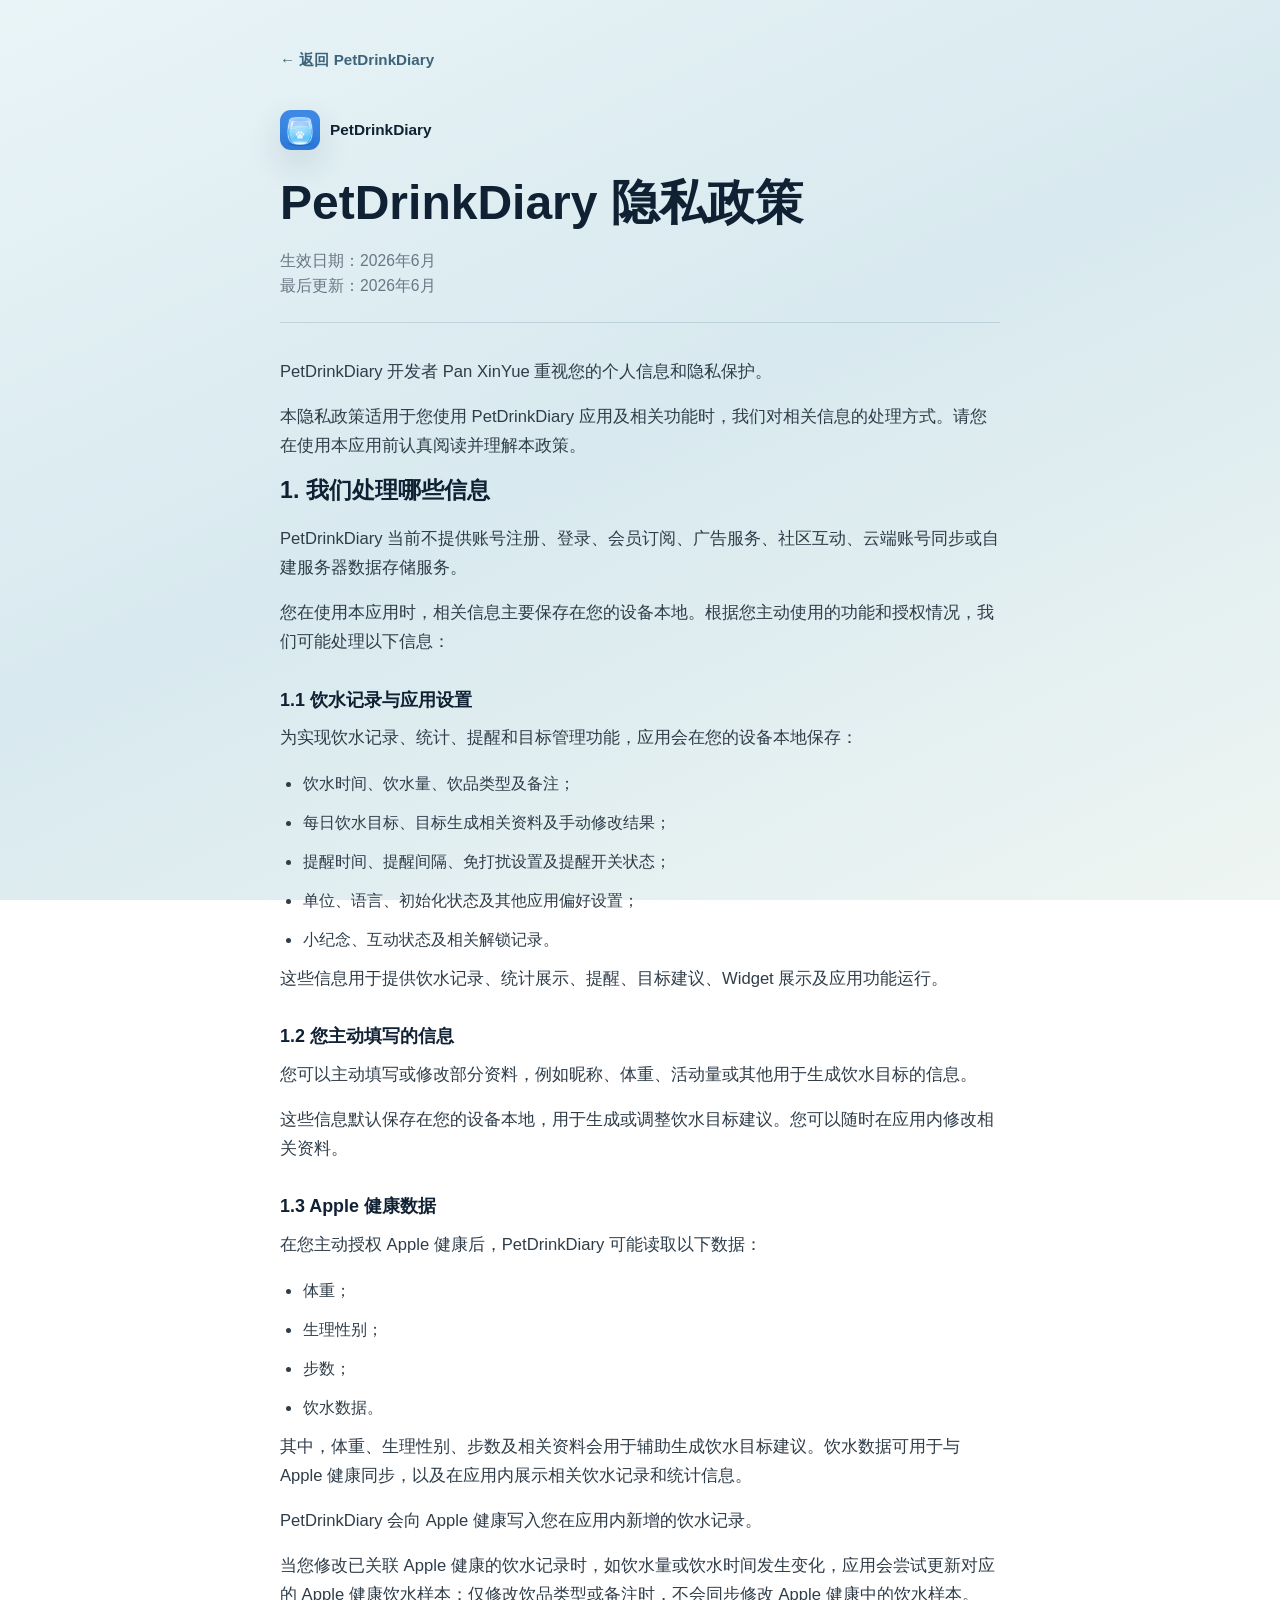
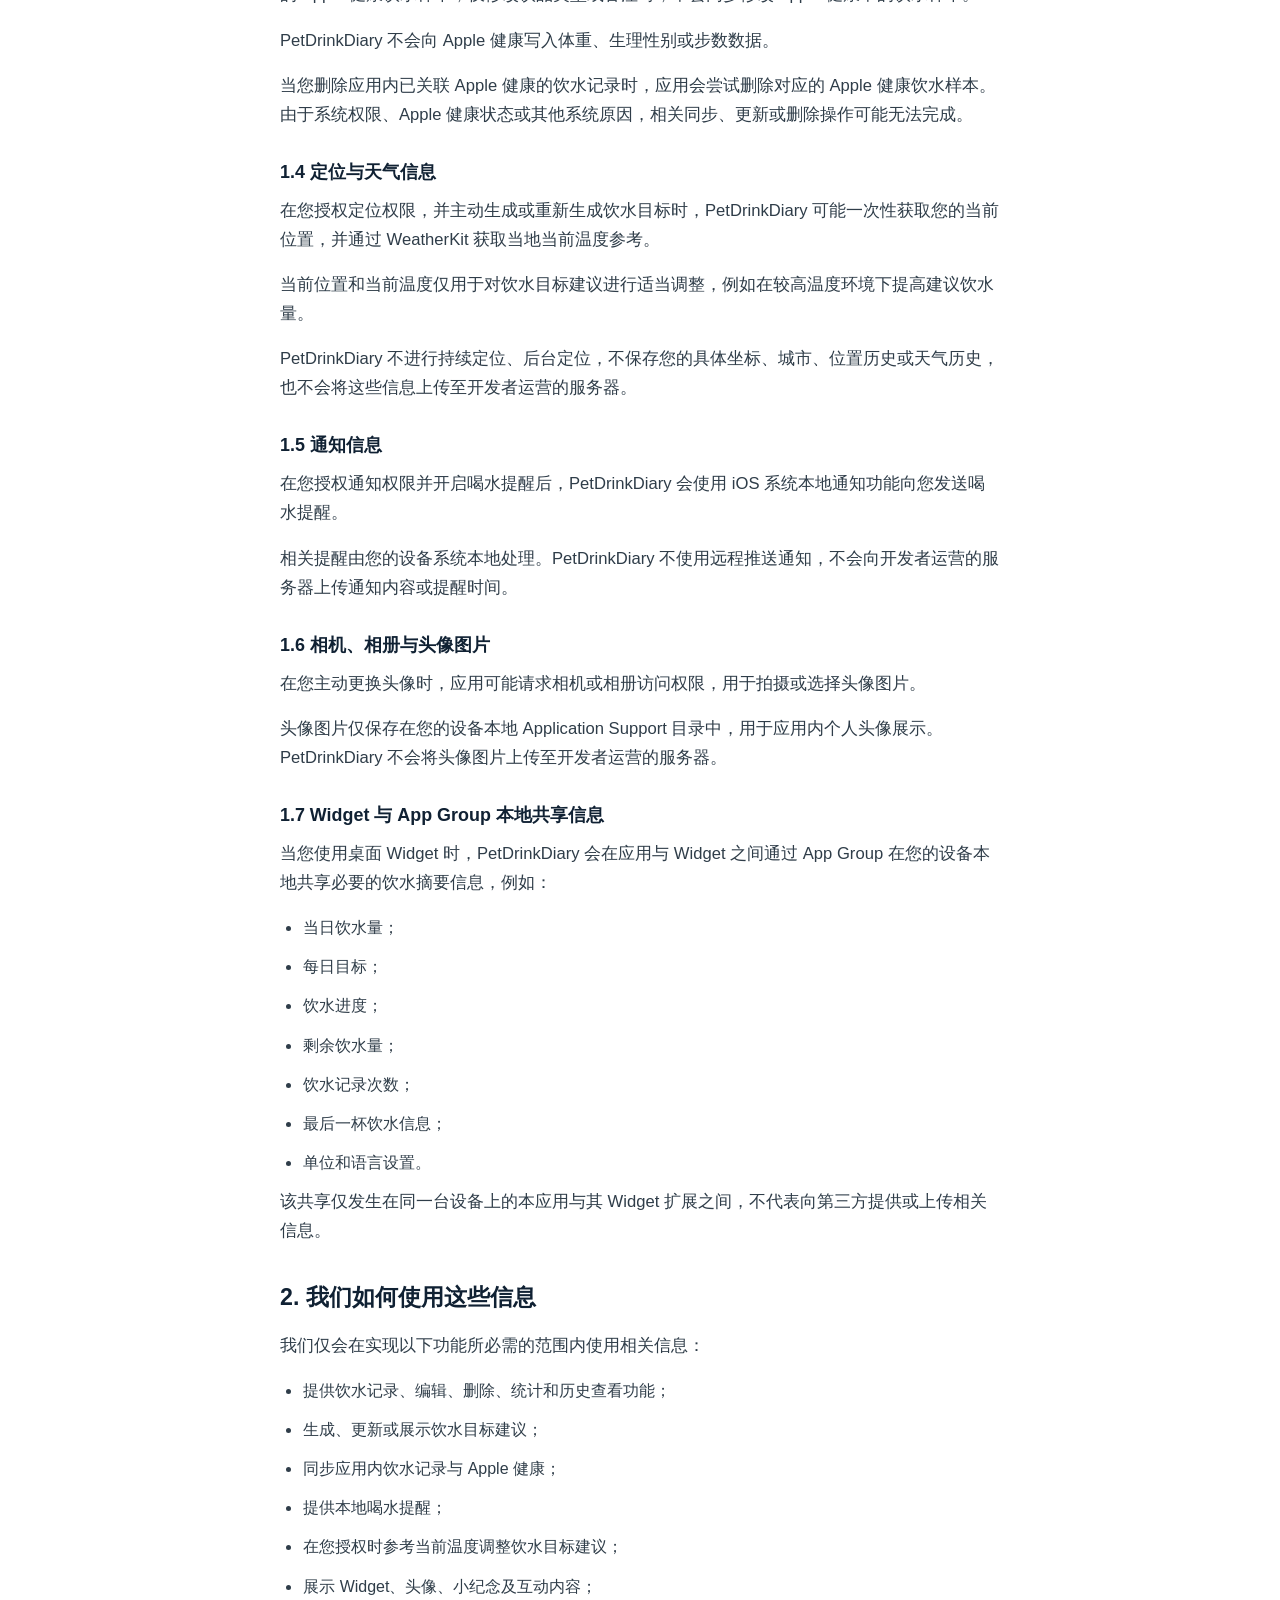
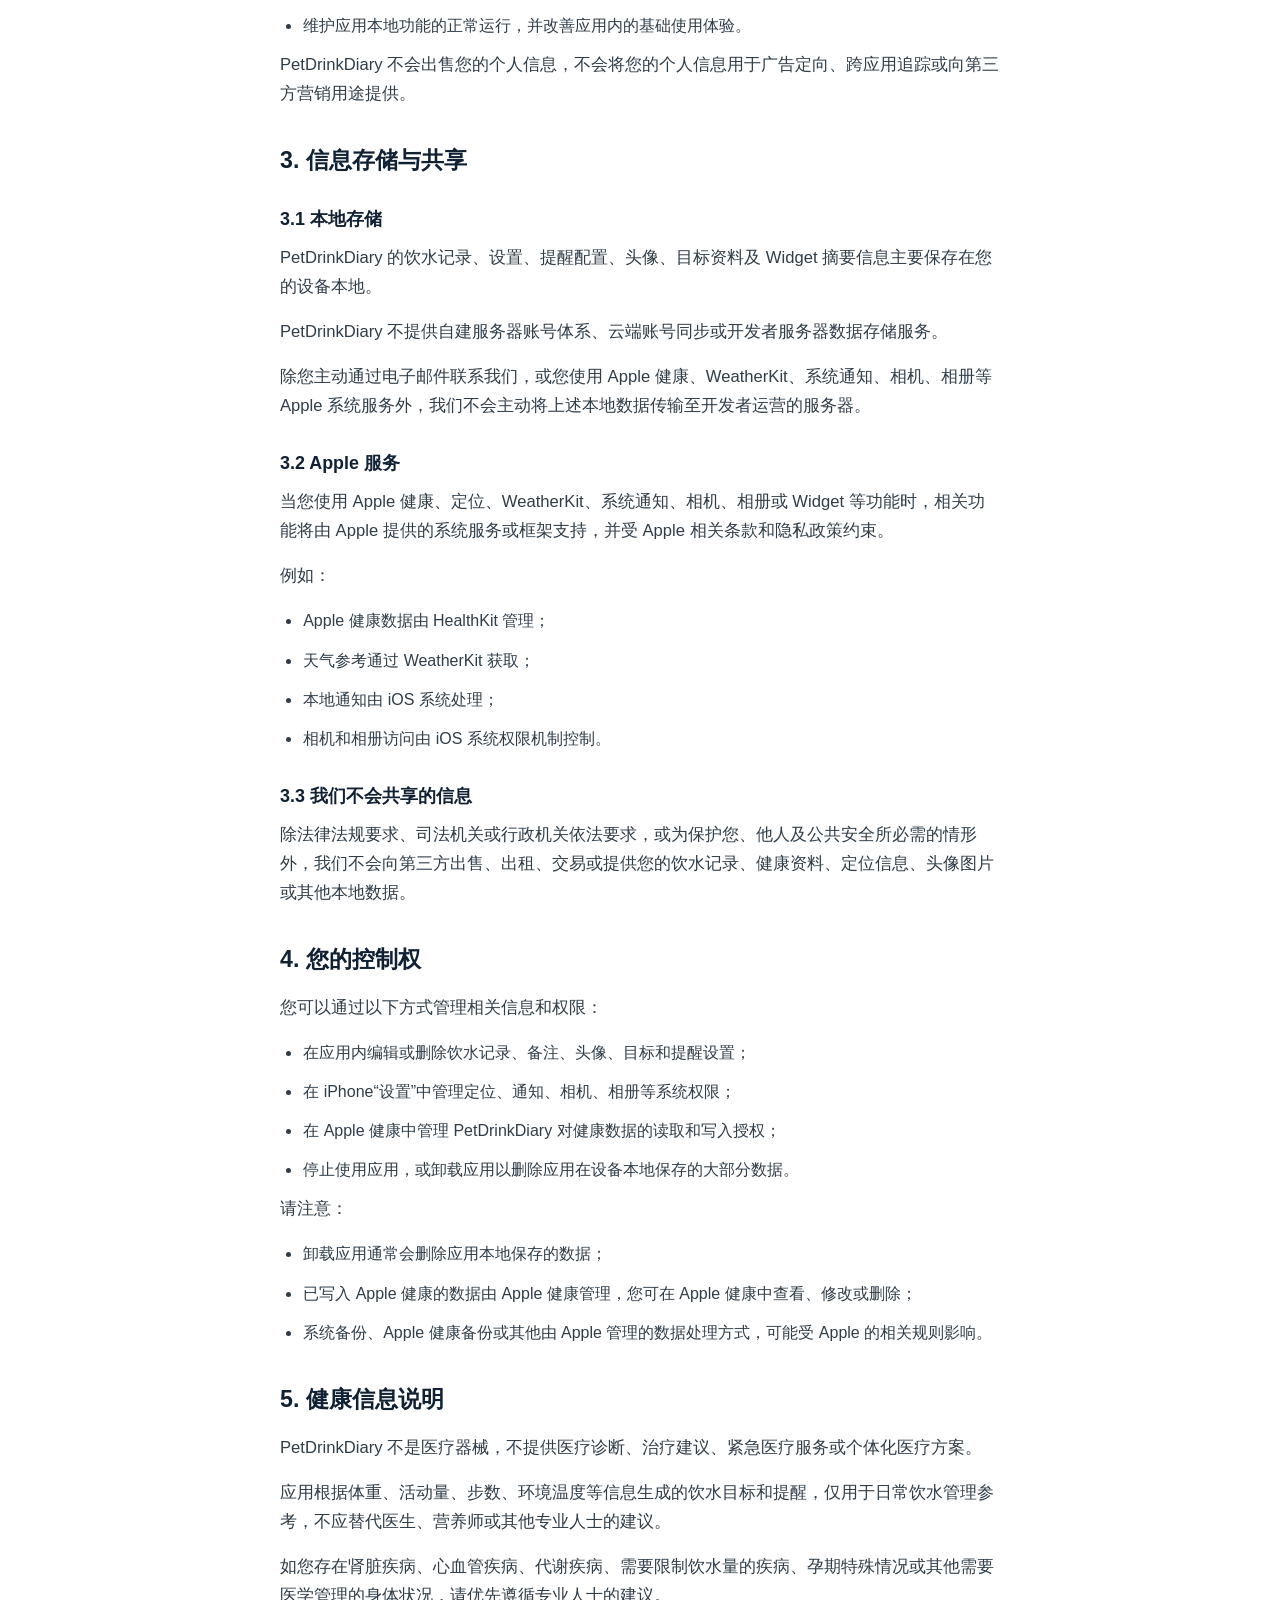
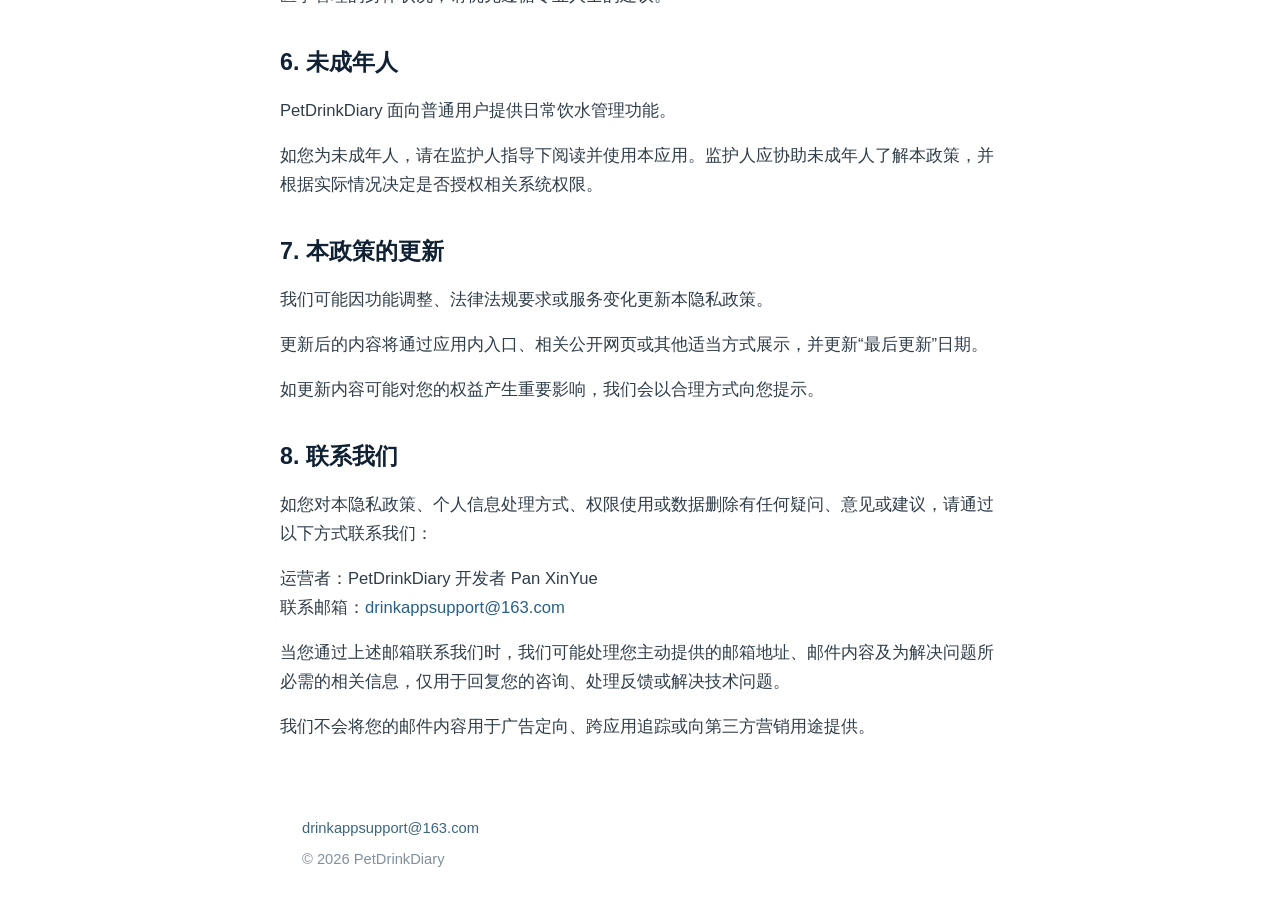
==== privacy.html @ 96fd8ca8 "feat: add PetDrinkDiary legal website" ====
<!doctype html>
<html lang="zh-CN">
<head>
  <meta charset="utf-8">
  <meta name="viewport" content="width=device-width, initial-scale=1">
  <meta name="description" content="PetDrinkDiary 隐私政策，说明饮水记录、Apple 健康、定位、通知和本地存储信息的处理方式。">
  <title>PetDrinkDiary 隐私政策</title>
  <link rel="stylesheet" href="style.css">
</head>
<body>
  <main class="document-shell">
    <a class="back-link" href="index.html">← 返回 PetDrinkDiary</a>

    <header class="document-header">
      <div class="document-brand">
        <img class="app-icon app-icon-small" src="app-icon.png" alt="PetDrinkDiary App 图标">
        <span>PetDrinkDiary</span>
      </div>
      <h1>PetDrinkDiary 隐私政策</h1>
      <div class="date-block" aria-label="日期信息">
        <p>生效日期：2026年6月</p>
        <p>最后更新：2026年6月</p>
      </div>
    </header>

    <article class="legal-content">
      <p>PetDrinkDiary 开发者 Pan XinYue 重视您的个人信息和隐私保护。</p>
      <p>本隐私政策适用于您使用 PetDrinkDiary 应用及相关功能时，我们对相关信息的处理方式。请您在使用本应用前认真阅读并理解本政策。</p>

      <section>
        <h2>1. 我们处理哪些信息</h2>
        <p>PetDrinkDiary 当前不提供账号注册、登录、会员订阅、广告服务、社区互动、云端账号同步或自建服务器数据存储服务。</p>
        <p>您在使用本应用时，相关信息主要保存在您的设备本地。根据您主动使用的功能和授权情况，我们可能处理以下信息：</p>

        <h3>1.1 饮水记录与应用设置</h3>
        <p>为实现饮水记录、统计、提醒和目标管理功能，应用会在您的设备本地保存：</p>
        <ul>
          <li>饮水时间、饮水量、饮品类型及备注；</li>
          <li>每日饮水目标、目标生成相关资料及手动修改结果；</li>
          <li>提醒时间、提醒间隔、免打扰设置及提醒开关状态；</li>
          <li>单位、语言、初始化状态及其他应用偏好设置；</li>
          <li>小纪念、互动状态及相关解锁记录。</li>
        </ul>
        <p>这些信息用于提供饮水记录、统计展示、提醒、目标建议、Widget 展示及应用功能运行。</p>

        <h3>1.2 您主动填写的信息</h3>
        <p>您可以主动填写或修改部分资料，例如昵称、体重、活动量或其他用于生成饮水目标的信息。</p>
        <p>这些信息默认保存在您的设备本地，用于生成或调整饮水目标建议。您可以随时在应用内修改相关资料。</p>

        <h3>1.3 Apple 健康数据</h3>
        <p>在您主动授权 Apple 健康后，PetDrinkDiary 可能读取以下数据：</p>
        <ul>
          <li>体重；</li>
          <li>生理性别；</li>
          <li>步数；</li>
          <li>饮水数据。</li>
        </ul>
        <p>其中，体重、生理性别、步数及相关资料会用于辅助生成饮水目标建议。饮水数据可用于与 Apple 健康同步，以及在应用内展示相关饮水记录和统计信息。</p>
        <p>PetDrinkDiary 会向 Apple 健康写入您在应用内新增的饮水记录。</p>
        <p>当您修改已关联 Apple 健康的饮水记录时，如饮水量或饮水时间发生变化，应用会尝试更新对应的 Apple 健康饮水样本；仅修改饮品类型或备注时，不会同步修改 Apple 健康中的饮水样本。</p>
        <p>PetDrinkDiary 不会向 Apple 健康写入体重、生理性别或步数数据。</p>
        <p>当您删除应用内已关联 Apple 健康的饮水记录时，应用会尝试删除对应的 Apple 健康饮水样本。由于系统权限、Apple 健康状态或其他系统原因，相关同步、更新或删除操作可能无法完成。</p>

        <h3>1.4 定位与天气信息</h3>
        <p>在您授权定位权限，并主动生成或重新生成饮水目标时，PetDrinkDiary 可能一次性获取您的当前位置，并通过 WeatherKit 获取当地当前温度参考。</p>
        <p>当前位置和当前温度仅用于对饮水目标建议进行适当调整，例如在较高温度环境下提高建议饮水量。</p>
        <p>PetDrinkDiary 不进行持续定位、后台定位，不保存您的具体坐标、城市、位置历史或天气历史，也不会将这些信息上传至开发者运营的服务器。</p>

        <h3>1.5 通知信息</h3>
        <p>在您授权通知权限并开启喝水提醒后，PetDrinkDiary 会使用 iOS 系统本地通知功能向您发送喝水提醒。</p>
        <p>相关提醒由您的设备系统本地处理。PetDrinkDiary 不使用远程推送通知，不会向开发者运营的服务器上传通知内容或提醒时间。</p>

        <h3>1.6 相机、相册与头像图片</h3>
        <p>在您主动更换头像时，应用可能请求相机或相册访问权限，用于拍摄或选择头像图片。</p>
        <p>头像图片仅保存在您的设备本地 Application Support 目录中，用于应用内个人头像展示。PetDrinkDiary 不会将头像图片上传至开发者运营的服务器。</p>

        <h3>1.7 Widget 与 App Group 本地共享信息</h3>
        <p>当您使用桌面 Widget 时，PetDrinkDiary 会在应用与 Widget 之间通过 App Group 在您的设备本地共享必要的饮水摘要信息，例如：</p>
        <ul>
          <li>当日饮水量；</li>
          <li>每日目标；</li>
          <li>饮水进度；</li>
          <li>剩余饮水量；</li>
          <li>饮水记录次数；</li>
          <li>最后一杯饮水信息；</li>
          <li>单位和语言设置。</li>
        </ul>
        <p>该共享仅发生在同一台设备上的本应用与其 Widget 扩展之间，不代表向第三方提供或上传相关信息。</p>
      </section>

      <section>
        <h2>2. 我们如何使用这些信息</h2>
        <p>我们仅会在实现以下功能所必需的范围内使用相关信息：</p>
        <ul>
          <li>提供饮水记录、编辑、删除、统计和历史查看功能；</li>
          <li>生成、更新或展示饮水目标建议；</li>
          <li>同步应用内饮水记录与 Apple 健康；</li>
          <li>提供本地喝水提醒；</li>
          <li>在您授权时参考当前温度调整饮水目标建议；</li>
          <li>展示 Widget、头像、小纪念及互动内容；</li>
          <li>维护应用本地功能的正常运行，并改善应用内的基础使用体验。</li>
        </ul>
        <p>PetDrinkDiary 不会出售您的个人信息，不会将您的个人信息用于广告定向、跨应用追踪或向第三方营销用途提供。</p>
      </section>

      <section>
        <h2>3. 信息存储与共享</h2>

        <h3>3.1 本地存储</h3>
        <p>PetDrinkDiary 的饮水记录、设置、提醒配置、头像、目标资料及 Widget 摘要信息主要保存在您的设备本地。</p>
        <p>PetDrinkDiary 不提供自建服务器账号体系、云端账号同步或开发者服务器数据存储服务。</p>
        <p>除您主动通过电子邮件联系我们，或您使用 Apple 健康、WeatherKit、系统通知、相机、相册等 Apple 系统服务外，我们不会主动将上述本地数据传输至开发者运营的服务器。</p>

        <h3>3.2 Apple 服务</h3>
        <p>当您使用 Apple 健康、定位、WeatherKit、系统通知、相机、相册或 Widget 等功能时，相关功能将由 Apple 提供的系统服务或框架支持，并受 Apple 相关条款和隐私政策约束。</p>
        <p>例如：</p>
        <ul>
          <li>Apple 健康数据由 HealthKit 管理；</li>
          <li>天气参考通过 WeatherKit 获取；</li>
          <li>本地通知由 iOS 系统处理；</li>
          <li>相机和相册访问由 iOS 系统权限机制控制。</li>
        </ul>

        <h3>3.3 我们不会共享的信息</h3>
        <p>除法律法规要求、司法机关或行政机关依法要求，或为保护您、他人及公共安全所必需的情形外，我们不会向第三方出售、出租、交易或提供您的饮水记录、健康资料、定位信息、头像图片或其他本地数据。</p>
      </section>

      <section>
        <h2>4. 您的控制权</h2>
        <p>您可以通过以下方式管理相关信息和权限：</p>
        <ul>
          <li>在应用内编辑或删除饮水记录、备注、头像、目标和提醒设置；</li>
          <li>在 iPhone“设置”中管理定位、通知、相机、相册等系统权限；</li>
          <li>在 Apple 健康中管理 PetDrinkDiary 对健康数据的读取和写入授权；</li>
          <li>停止使用应用，或卸载应用以删除应用在设备本地保存的大部分数据。</li>
        </ul>
        <p>请注意：</p>
        <ul>
          <li>卸载应用通常会删除应用本地保存的数据；</li>
          <li>已写入 Apple 健康的数据由 Apple 健康管理，您可在 Apple 健康中查看、修改或删除；</li>
          <li>系统备份、Apple 健康备份或其他由 Apple 管理的数据处理方式，可能受 Apple 的相关规则影响。</li>
        </ul>
      </section>

      <section>
        <h2>5. 健康信息说明</h2>
        <p>PetDrinkDiary 不是医疗器械，不提供医疗诊断、治疗建议、紧急医疗服务或个体化医疗方案。</p>
        <p>应用根据体重、活动量、步数、环境温度等信息生成的饮水目标和提醒，仅用于日常饮水管理参考，不应替代医生、营养师或其他专业人士的建议。</p>
        <p>如您存在肾脏疾病、心血管疾病、代谢疾病、需要限制饮水量的疾病、孕期特殊情况或其他需要医学管理的身体状况，请优先遵循专业人士的建议。</p>
      </section>

      <section>
        <h2>6. 未成年人</h2>
        <p>PetDrinkDiary 面向普通用户提供日常饮水管理功能。</p>
        <p>如您为未成年人，请在监护人指导下阅读并使用本应用。监护人应协助未成年人了解本政策，并根据实际情况决定是否授权相关系统权限。</p>
      </section>

      <section>
        <h2>7. 本政策的更新</h2>
        <p>我们可能因功能调整、法律法规要求或服务变化更新本隐私政策。</p>
        <p>更新后的内容将通过应用内入口、相关公开网页或其他适当方式展示，并更新“最后更新”日期。</p>
        <p>如更新内容可能对您的权益产生重要影响，我们会以合理方式向您提示。</p>
      </section>

      <section>
        <h2>8. 联系我们</h2>
        <p>如您对本隐私政策、个人信息处理方式、权限使用或数据删除有任何疑问、意见或建议，请通过以下方式联系我们：</p>
        <p>运营者：PetDrinkDiary 开发者 Pan XinYue<br>联系邮箱：<a href="mailto:drinkappsupport@163.com">drinkappsupport@163.com</a></p>
        <p>当您通过上述邮箱联系我们时，我们可能处理您主动提供的邮箱地址、邮件内容及为解决问题所必需的相关信息，仅用于回复您的咨询、处理反馈或解决技术问题。</p>
        <p>我们不会将您的邮件内容用于广告定向、跨应用追踪或向第三方营销用途提供。</p>
      </section>
    </article>
  </main>

  <footer class="site-footer document-footer">
    <a href="mailto:drinkappsupport@163.com">drinkappsupport@163.com</a>
    <p>© 2026 PetDrinkDiary</p>
  </footer>
</body>
</html>
---- style.css ----
:root {
  color-scheme: light;
  --page-bg: linear-gradient(155deg, #e9f4f7 0%, #d8e9ef 48%, #eef5f2 100%);
  --ink: #142536;
  --heading: #102133;
  --body: #2f3d49;
  --muted: #697684;
  --link: #285f88;
  --footer-link: #3f657c;
  --footer-muted: #81909c;
  --link-bg: rgba(255, 255, 255, 0.42);
  --line: rgba(39, 74, 98, 0.16);
  --content-width: 720px;
  --page-inline: 22px;
}

* {
  box-sizing: border-box;
}

html {
  min-height: 100%;
  background: var(--page-bg);
  background-attachment: fixed;
  scrollbar-color: rgba(76, 116, 138, 0.38) rgba(216, 233, 239, 0.28);
  scrollbar-width: thin;
  overflow-x: hidden;
}

body {
  min-height: 100vh;
  min-height: 100svh;
  margin: 0;
  background: var(--page-bg);
  background-attachment: fixed;
  color: var(--body);
  display: flex;
  flex-direction: column;
  font-family: -apple-system, BlinkMacSystemFont, "Segoe UI", "PingFang SC", "Hiragino Sans GB", "Microsoft YaHei", sans-serif;
  line-height: 1.75;
  overflow-x: hidden;
}

::-webkit-scrollbar {
  width: 10px;
}

::-webkit-scrollbar-track {
  background: rgba(216, 233, 239, 0.28);
}

::-webkit-scrollbar-thumb {
  background: rgba(76, 116, 138, 0.38);
  border: 2px solid rgba(216, 233, 239, 0.28);
  border-radius: 999px;
}

::-webkit-scrollbar-thumb:hover {
  background: rgba(76, 116, 138, 0.52);
}

a {
  color: var(--link);
  text-decoration: none;
  overflow-wrap: anywhere;
}

a:hover {
  text-decoration: underline;
}

.home-shell,
.document-shell {
  width: min(100%, var(--content-width));
  margin: 0 auto;
  padding: 44px var(--page-inline) 36px;
  background: transparent;
}

.home-shell {
  flex: 1 0 auto;
  min-height: calc(100svh - 116px);
  display: flex;
  flex-direction: column;
  justify-content: flex-start;
  align-items: center;
  gap: clamp(32px, 5vw, 46px);
  padding-top: clamp(86px, 14vh, 136px);
  padding-bottom: 34px;
  text-align: center;
}

.brand-header,
.document-brand {
  display: flex;
  align-items: center;
}

.brand-header {
  gap: 14px;
}

.home-shell .brand-header {
  flex-direction: column;
  justify-content: center;
  gap: 18px;
  width: 100%;
}

.home-brand-copy {
  max-width: 100%;
}

.app-icon {
  width: 70px;
  height: 70px;
  flex: 0 0 auto;
  border-radius: 17px;
  box-shadow: 0 14px 34px rgba(29, 67, 89, 0.14);
}

.app-icon-small {
  width: 40px;
  height: 40px;
  border-radius: 11px;
}

.brand-name {
  margin: 0 0 6px;
  color: var(--heading);
  font-size: 1.06rem;
  font-weight: 700;
}

.home-shell .brand-name {
  margin-bottom: 8px;
  font-size: clamp(1.02rem, 1.8vw, 1.16rem);
  font-weight: 720;
  line-height: 1.25;
}

h1,
h2,
h3 {
  color: var(--heading);
  line-height: 1.28;
}

h1 {
  margin: 0;
  max-width: 100%;
  font-size: clamp(1.7rem, 5.4vw, 3rem);
  font-weight: 800;
  overflow-wrap: break-word;
}

.home-shell h1 {
  font-size: clamp(1.5rem, 3.5vw, 2.35rem);
  font-weight: 740;
  line-height: 1.24;
  text-wrap: balance;
}

.entry-list {
  display: grid;
  gap: 10px;
  width: min(100%, 340px);
  margin-left: auto;
  margin-right: auto;
}

.entry-link,
.back-link {
  display: inline-flex;
  align-items: center;
  color: var(--ink);
  font-weight: 700;
}

.entry-link {
  min-height: 48px;
  justify-content: space-between;
  width: 100%;
  padding: 0 17px;
  background: var(--link-bg);
  border: 1px solid var(--line);
  border-radius: 12px;
  box-shadow: none;
  font-size: 1rem;
  overflow-wrap: break-word;
  text-align: left;
}

.entry-link::after {
  content: ">";
  color: var(--link);
  font-size: 1.25rem;
}

.back-link {
  min-height: 32px;
  padding: 0;
  margin-bottom: 34px;
  color: #3d647a;
  font-size: 0.95rem;
  font-weight: 700;
  background: transparent;
  border: 0;
  box-shadow: none;
}

.document-header {
  padding-bottom: 24px;
  border-bottom: 1px solid var(--line);
}

.document-brand {
  gap: 10px;
  margin-bottom: 22px;
  color: var(--heading);
  font-size: 0.96rem;
  font-weight: 800;
}

.document-header h1 {
  margin-bottom: 16px;
  font-size: clamp(1.7rem, 6.8vw, 3rem);
}

.date-block {
  color: var(--muted);
  font-size: 0.98rem;
  line-height: 1.55;
}

.date-block p {
  margin: 0;
}

.legal-content {
  padding-top: 34px;
  overflow-wrap: break-word;
  word-break: break-word;
}

.legal-content section {
  margin: 0 0 38px;
}

.legal-content h2 {
  margin: 0 0 18px;
  font-size: 1.45rem;
  font-weight: 800;
}

.legal-content h3 {
  margin: 32px 0 12px;
  font-size: 1.12rem;
  font-weight: 800;
}

.legal-content p {
  margin: 0 0 16px;
  color: var(--body);
  font-size: 1.04rem;
  overflow-wrap: break-word;
}

.legal-content ul,
.legal-content ol {
  margin: 16px 0 0;
  padding-left: 1.35rem;
}

.legal-content li {
  margin: 10px 0;
  padding-left: 0.1rem;
  line-height: 1.82;
  overflow-wrap: break-word;
}

.site-footer {
  width: min(100%, var(--content-width));
  margin: 0 auto;
  padding: 22px var(--page-inline) 34px;
  background: transparent;
  color: var(--footer-muted);
  font-size: 0.92rem;
  text-align: left;
}

.home-shell + .site-footer {
  text-align: center;
}

.site-footer a {
  color: var(--footer-link);
}

.site-footer p {
  margin: 6px 0 0;
  color: var(--footer-muted);
}

.document-footer {
  padding-top: 0;
}

@media (min-width: 760px) {
  .home-shell,
  .document-shell {
    padding-left: 0;
    padding-right: 0;
  }

  .home-shell {
    min-height: calc(100svh - 96px);
    gap: 50px;
    padding-top: clamp(132px, 22vh, 210px);
    padding-bottom: 20px;
  }

  .home-shell .brand-header {
    gap: 14px;
  }

  .home-shell .brand-name {
    margin-bottom: 6px;
  }

  .home-shell + .site-footer {
    padding-top: 10px;
    padding-bottom: 28px;
  }
}

@media (max-width: 639px) {
  :root {
    --page-inline: 18px;
  }

  .home-shell {
    flex: 1 0 auto;
    min-height: 0;
    padding-top: 50px;
    padding-bottom: 24px;
    gap: 32px;
  }

  .home-shell .app-icon {
    width: 62px;
    height: 62px;
    border-radius: 15px;
  }

  .entry-list {
    width: min(100%, 340px);
    margin-left: auto;
    margin-right: auto;
  }

  .document-shell {
    padding-top: 32px;
    padding-bottom: 28px;
  }

  .document-header {
    padding-bottom: 20px;
  }

  .document-brand {
    margin-bottom: 18px;
  }

  .legal-content {
    padding-top: 28px;
  }

  .legal-content section {
    margin-bottom: 32px;
  }

  .legal-content h2 {
    font-size: 1.32rem;
  }

  .legal-content h3 {
    margin-top: 26px;
    font-size: 1.06rem;
  }

  .legal-content p {
    font-size: 1rem;
  }

  .legal-content ul,
  .legal-content ol {
    padding-left: 1.12rem;
  }

  .site-footer {
    margin-top: auto;
    padding-top: clamp(34px, 8svh, 64px);
    padding-bottom: 30px;
  }
}

@media (max-width: 360px) {
  :root {
    --page-inline: 16px;
  }

  .home-shell .brand-header {
    gap: 12px;
  }

  .home-shell .app-icon {
    width: 56px;
    height: 56px;
    border-radius: 14px;
  }

  .entry-link {
    padding: 0 14px;
  }
}
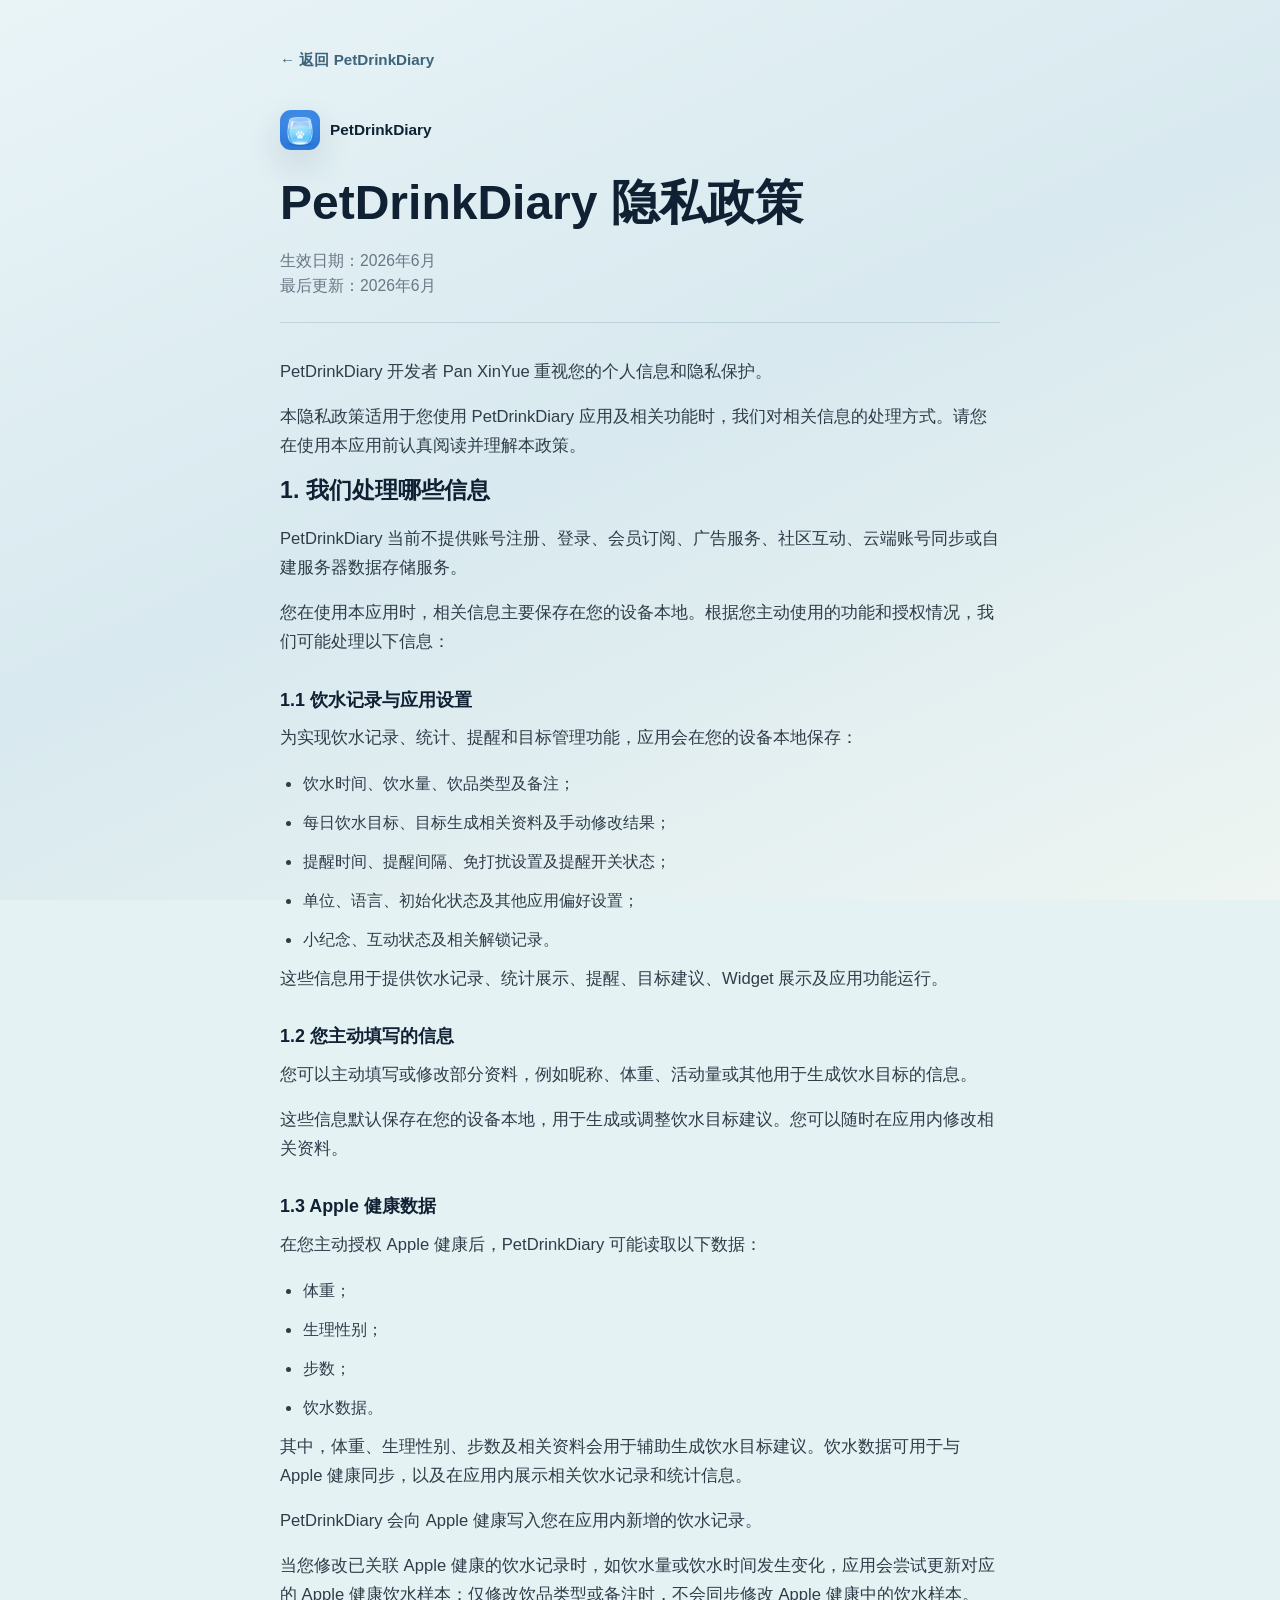
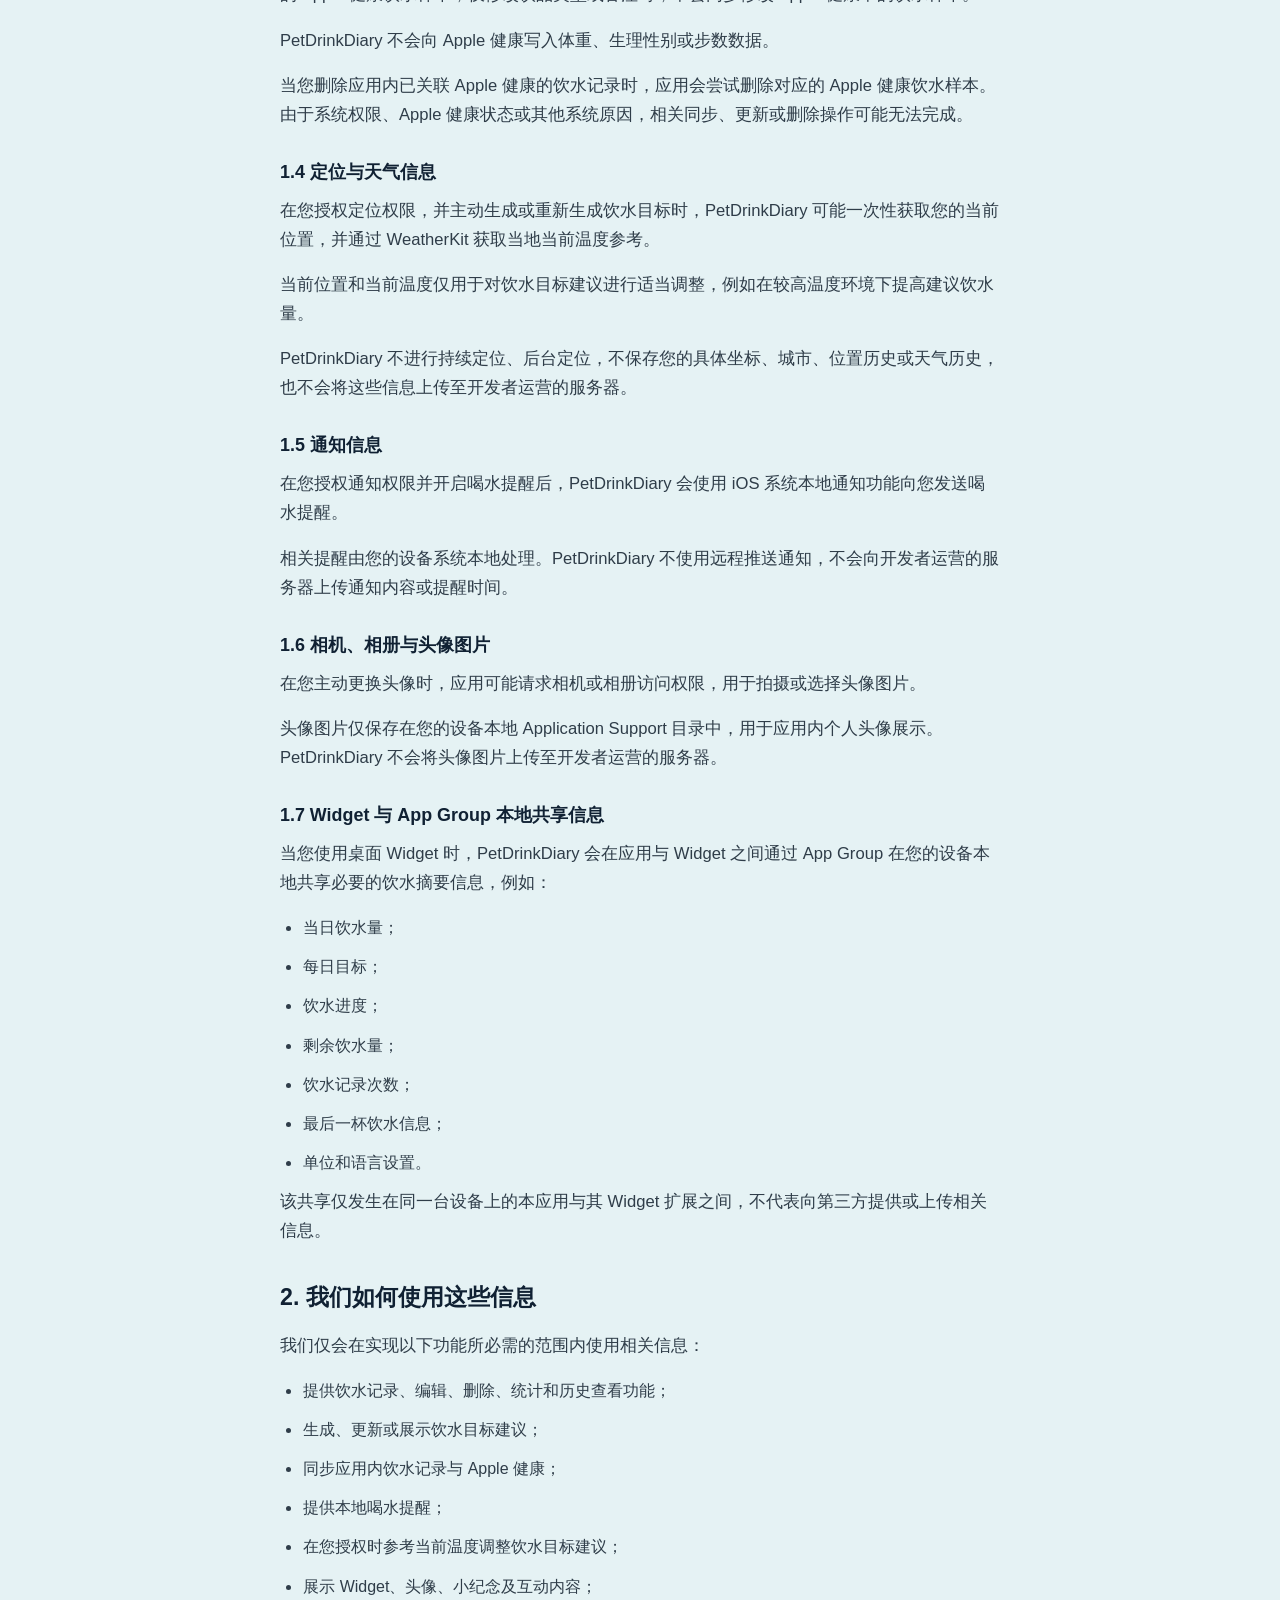
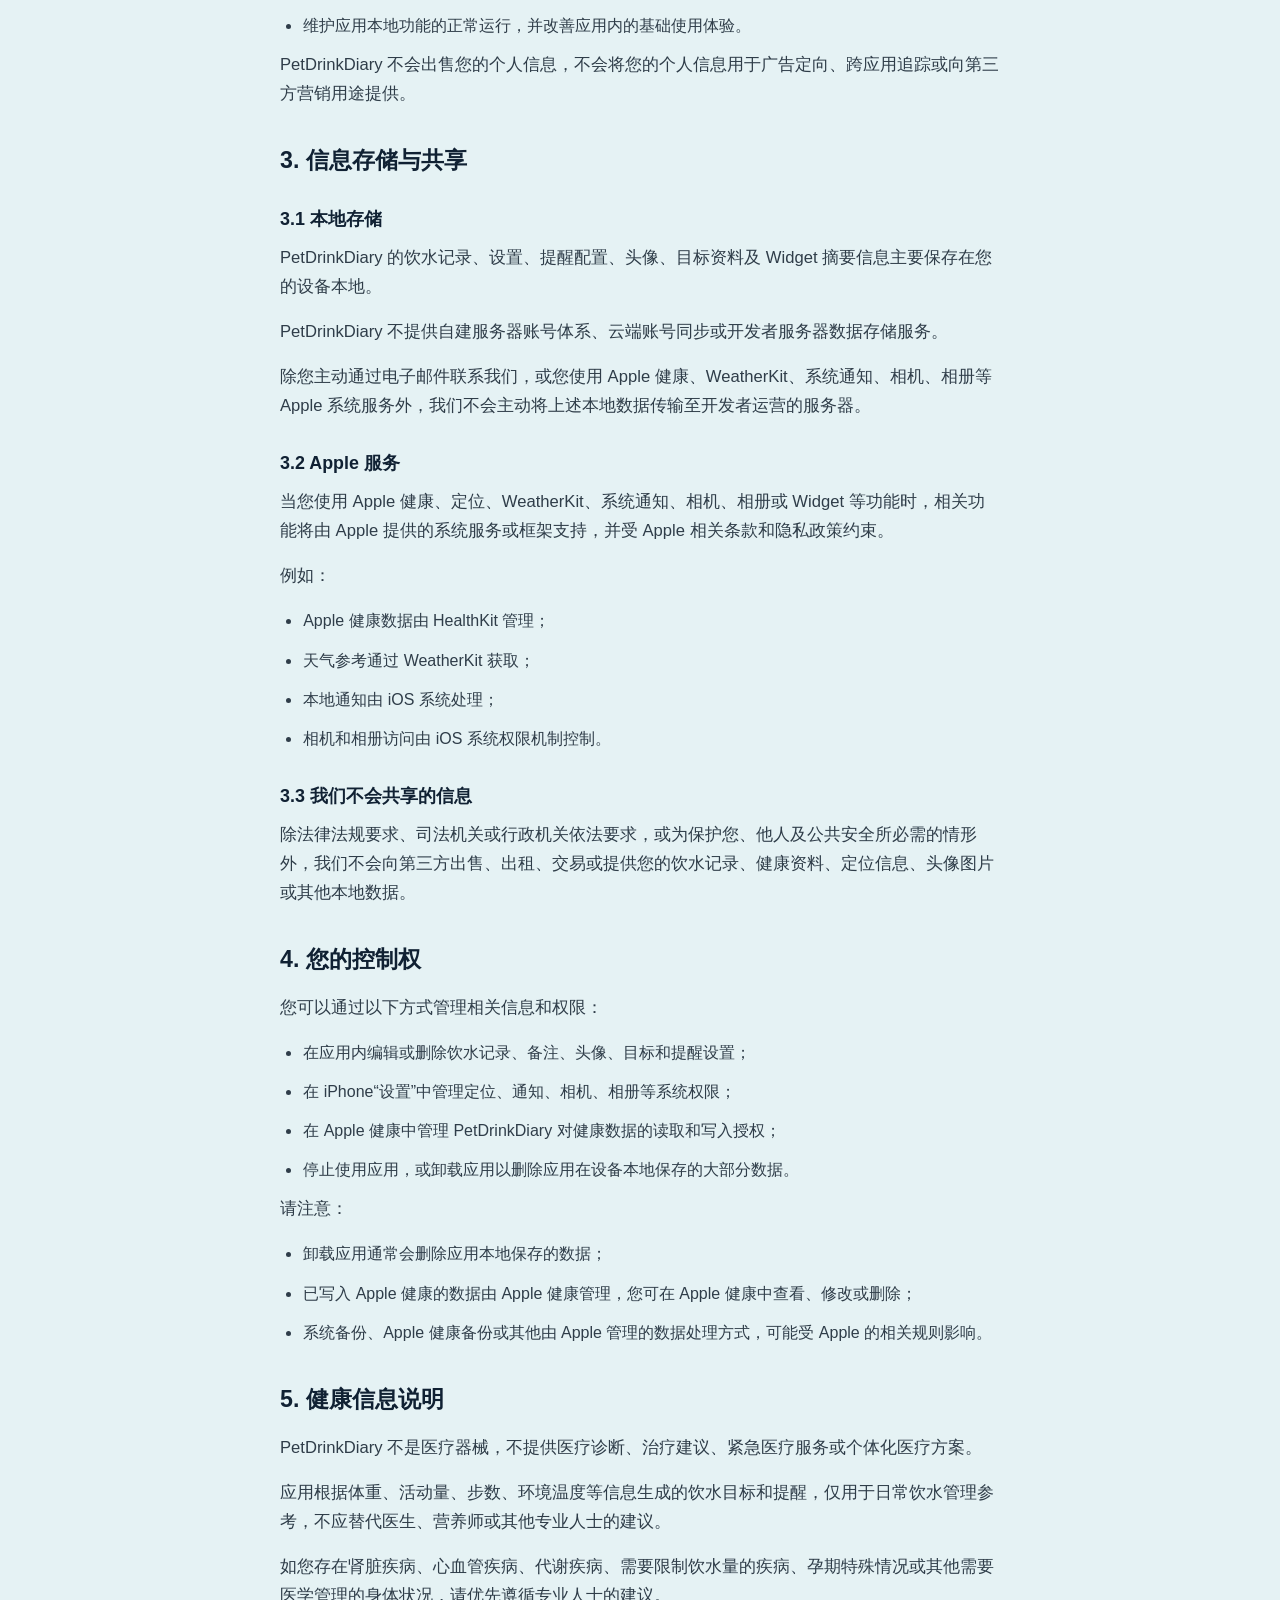
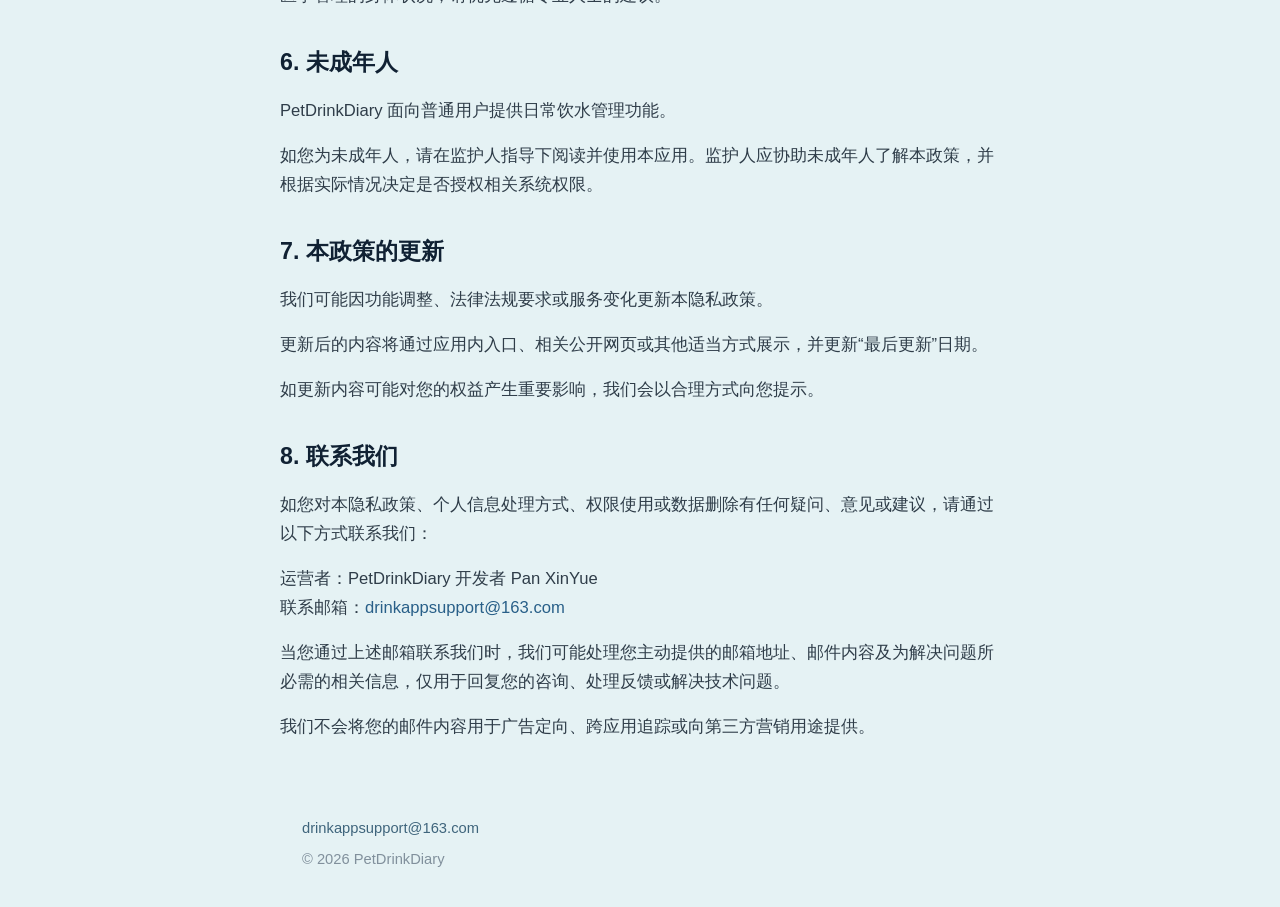
==== commit 4e301f15: "fix: align legal page browser background" ====
--- a/privacy.html
+++ b/privacy.html
@@ -3,6 +3,7 @@
 <head>
   <meta charset="utf-8">
   <meta name="viewport" content="width=device-width, initial-scale=1">
+  <meta name="theme-color" content="#e5f2f4">
   <meta name="description" content="PetDrinkDiary 隐私政策，说明饮水记录、Apple 健康、定位、通知和本地存储信息的处理方式。">
   <title>PetDrinkDiary 隐私政策</title>
   <link rel="stylesheet" href="style.css">
--- a/style.css
+++ b/style.css
@@ -22,6 +22,7 @@
   min-height: 100%;
   background: var(--page-bg);
   background-attachment: fixed;
+  background-color: #e5f2f4;
   scrollbar-color: rgba(76, 116, 138, 0.38) rgba(216, 233, 239, 0.28);
   scrollbar-width: thin;
   overflow-x: hidden;
@@ -30,9 +31,11 @@
 body {
   min-height: 100vh;
   min-height: 100svh;
+  min-height: 100dvh;
   margin: 0;
   background: var(--page-bg);
   background-attachment: fixed;
+  background-color: #e5f2f4;
   color: var(--body);
   display: flex;
   flex-direction: column;
@@ -424,3 +427,31 @@
     padding: 0 14px;
   }
 }
+
+body.home-page {
+  min-height: 100vh;
+  min-height: 100svh;
+  min-height: 100dvh;
+  justify-content: center;
+  padding-block: clamp(28px, 5svh, 48px);
+  background: var(--page-bg);
+  background-attachment: fixed;
+  background-color: #e5f2f4;
+}
+
+.home-page .home-shell {
+  flex: 0 0 auto;
+  min-height: 0;
+  padding-top: 0;
+  padding-bottom: 0;
+  background: var(--page-bg);
+  background-attachment: fixed;
+}
+
+.home-page .site-footer {
+  flex: 0 0 auto;
+  margin-top: clamp(24px, 4svh, 38px);
+  padding-top: 0;
+  padding-bottom: 0;
+  text-align: center;
+}
